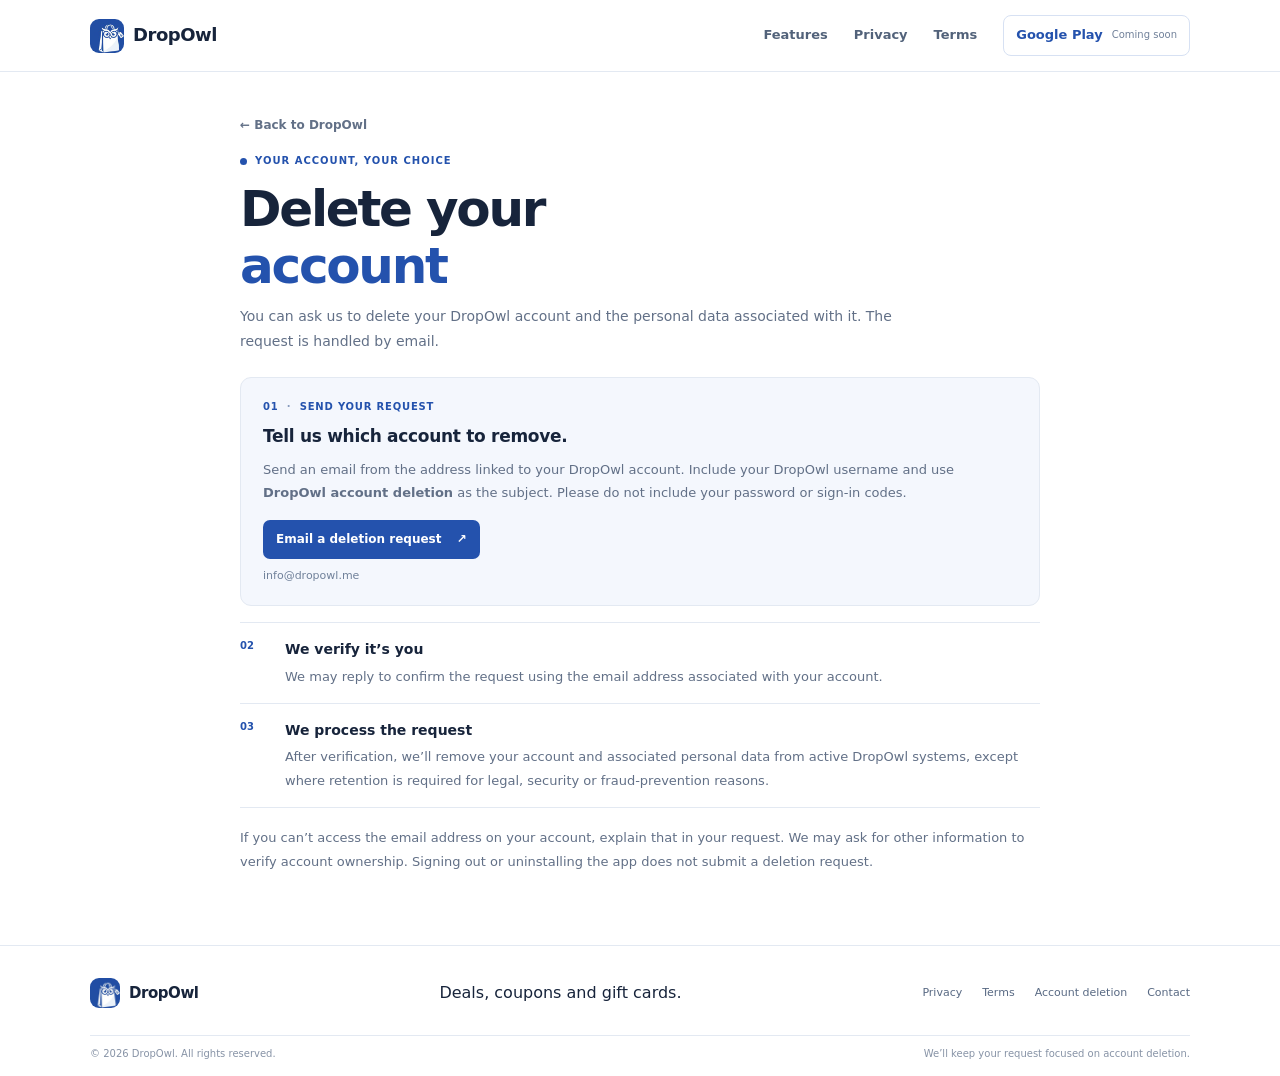
==== delete-account.html @ 1bbf5592 "Improve DropOwl search metadata and crawl discovery" ====
<!doctype html>
<html lang="en">
<head>
  <meta charset="utf-8">
  <meta name="viewport" content="width=device-width, initial-scale=1">
  <meta name="theme-color" content="#ffffff">
  <meta name="description" content="Learn how to request deletion of your DropOwl account and associated personal data.">
  <link rel="canonical" href="https://dropowl.me/delete-account.html">
  <meta property="og:type" content="website">
  <meta property="og:site_name" content="DropOwl">
  <meta property="og:title" content="Delete Your Account | DropOwl">
  <meta property="og:description" content="Learn how to request deletion of your DropOwl account and associated personal data.">
  <meta property="og:url" content="https://dropowl.me/delete-account.html">
  <meta name="twitter:card" content="summary">
  <title>Delete Your Account | DropOwl</title>
  <link rel="icon" type="image/png" sizes="32x32" href="/favicon-32.png?v=1">
  <link rel="icon" href="/favicon.ico?v=1" sizes="any">
  <link rel="stylesheet" href="styles.css">
</head>
<body>
  <a class="skip-link" href="#main-content">Skip to content</a>
  <header class="site-header">
    <a class="brand" href="index.html" aria-label="DropOwl home"><img class="brand-mark" src="assets/dropowl-icon.jpg?v=2" alt=""><span>DropOwl</span></a>
    <nav class="main-nav" id="site-nav" aria-label="Main navigation"><a href="index.html#features">Features</a><a href="privacy.html">Privacy</a><a href="terms.html">Terms</a><a class="nav-cta" href="index.html#download">Google Play <span>Coming soon</span></a></nav>
    <button class="menu-toggle" type="button" aria-label="Open menu" aria-controls="site-nav" aria-expanded="false"><span aria-hidden="true">☰</span></button>
  </header>
  <main class="legal-main wrap" id="main-content">
    <a class="back-link" href="index.html">← Back to DropOwl</a>
    <div class="legal-eyebrow"><span class="eyebrow-dot"></span> YOUR ACCOUNT, YOUR CHOICE</div>
    <h1>Delete your<br><span>account</span></h1>
    <p class="legal-lede">You can ask us to delete your DropOwl account and the personal data associated with it. The request is handled by email.</p>
    
    <section class="request-panel">
      <div class="request-count">01 <span>·</span> SEND YOUR REQUEST</div>
      <h2>Tell us which account to remove.</h2>
      <p>Send an email from the address linked to your DropOwl account. Include your DropOwl username and use <strong>DropOwl account deletion</strong> as the subject. Please do not include your password or sign-in codes.</p>
      <a class="request-button" href="mailto:info@dropowl.me?subject=DropOwl%20account%20deletion&body=Please%20delete%20my%20DropOwl%20account.%0A%0AUsername%3A%20%0AEmail%20used%20for%20my%20account%3A%20">Email a deletion request <span aria-hidden="true">↗</span></a>
      <span class="email-placeholder">info@dropowl.me</span>
    </section>
    <section class="request-steps">
      <article><span>02</span><div><h3>We verify it’s you</h3><p>We may reply to confirm the request using the email address associated with your account.</p></div></article>
      <article><span>03</span><div><h3>We process the request</h3><p>After verification, we’ll remove your account and associated personal data from active DropOwl systems, except where retention is required for legal, security or fraud-prevention reasons.</p></div></article>
    </section>
    <p class="legal-footnote">If you can’t access the email address on your account, explain that in your request. We may ask for other information to verify account ownership. Signing out or uninstalling the app does not submit a deletion request.</p>
  </main>
  <footer class="site-footer"><div class="footer-main wrap"><a class="brand footer-brand" href="index.html"><img class="brand-mark" src="assets/dropowl-icon.jpg?v=2" alt=""><span>DropOwl</span></a><p>Deals, coupons and gift cards.</p><div class="footer-links"><a href="privacy.html">Privacy</a><a href="terms.html">Terms</a><a href="delete-account.html">Account deletion</a><a href="mailto:info@dropowl.me">Contact</a></div></div><div class="footer-bottom wrap"><span>© 2026 DropOwl. All rights reserved.</span><span>We’ll keep your request focused on account deletion.</span></div></footer>
<script>
    const toggle = document.querySelector('.menu-toggle');
    const nav = document.querySelector('.main-nav');
    if (toggle && nav) {
      const closeMenu = () => {
        nav.classList.remove('nav-open');
        toggle.setAttribute('aria-expanded', 'false');
        toggle.setAttribute('aria-label', 'Open menu');
      };
      toggle.addEventListener('click', () => {
        const open = nav.classList.toggle('nav-open');
        toggle.setAttribute('aria-expanded', String(open));
        toggle.setAttribute('aria-label', open ? 'Close menu' : 'Open menu');
      });
      nav.querySelectorAll('a').forEach(link => link.addEventListener('click', closeMenu));
      document.addEventListener('keydown', event => {
        if (event.key === 'Escape') closeMenu();
      });
    }
  </script>
</body>
</html>
---- styles.css ----
:root{color-scheme:light;--blue:#2452ad;--blue-dark:#183d86;--ink:#17243b;--muted:#627087;--soft:#f4f7fd;--line:#e3e9f2;--white:#fff;--font:ui-sans-serif,system-ui,-apple-system,BlinkMacSystemFont,"Segoe UI",sans-serif}*{box-sizing:border-box}html{scroll-behavior:smooth;scroll-padding-top:16px}body{margin:0;background:var(--white);color:var(--ink);font:16px/1.6 var(--font);-webkit-font-smoothing:antialiased}a{color:inherit;text-decoration:none}.wrap{width:min(1100px,calc(100% - 48px));margin-inline:auto}.skip-link{position:absolute;left:16px;top:-60px;z-index:20;padding:10px 14px;background:var(--blue);color:#fff;border-radius:8px}.skip-link:focus{top:12px}.site-header{height:72px;padding-inline:max(24px,calc((100% - 1100px)/2));display:flex;align-items:center;justify-content:space-between;border-bottom:1px solid var(--line);background:#fff;position:relative;z-index:5}.brand{display:inline-flex;align-items:center;gap:9px;font-size:18px;font-weight:750;letter-spacing:-.45px}.brand-mark{display:block;width:34px;height:34px;border-radius:9px;object-fit:cover}.main-nav{display:flex;align-items:center;gap:26px;color:#52627a;font-size:13px;font-weight:600}.main-nav>a:not(.nav-cta):hover,.main-nav>a.active{color:var(--blue)}.nav-cta{display:inline-flex;align-items:center;gap:9px;padding:9px 12px;border:1px solid #d7e1f3;border-radius:8px;color:var(--blue);background:#fff}.nav-cta span{font-size:10px;font-weight:500;color:#71819a}.menu-toggle{display:none;border:0;background:none;color:var(--ink);font-size:22px;padding:7px}.hero{display:grid;grid-template-columns:1.05fr .95fr;align-items:center;gap:82px;padding-top:83px;padding-bottom:78px}.hero-copy{max-width:610px}.eyebrow{display:flex;align-items:center;gap:9px;margin:0 0 17px;color:var(--blue);font-size:10px;font-weight:750;letter-spacing:1.15px;text-transform:uppercase}.eyebrow-dot{width:7px;height:7px;border-radius:50%;background:var(--blue)}.hero h1{max-width:650px;margin:0;font-size:clamp(48px,6vw,68px);line-height:1.05;letter-spacing:-.055em;font-weight:760}.hero h1 span,.section-heading h2 span,.legal-main h1 span{color:var(--blue)}.hero-lede{max-width:480px;margin:21px 0 0;color:var(--muted);font-size:16px;line-height:1.8}.hero-actions{display:flex;align-items:center;gap:22px;margin-top:28px}.store-button{display:inline-flex;align-items:center;gap:11px;padding:10px 15px;border-radius:8px;background:var(--blue);color:#fff;font-size:13px}.store-button>span:last-child{display:flex;flex-direction:column;line-height:1.25}.store-button strong{font-size:12px}.store-button small{font-size:10px;opacity:.82}.store-button.is-coming{opacity:.82;cursor:default}.play-triangle{width:0;height:0;border-top:7px solid transparent;border-bottom:7px solid transparent;border-left:10px solid #fff}.text-link{font-size:12px;font-weight:650;color:var(--blue)}.text-link span{margin-left:5px}.offer-list{border-top:1px solid var(--line)}.offer-row{display:grid;grid-template-columns:36px 1fr;gap:13px;align-items:center;padding:17px 8px;border-bottom:1px solid var(--line)}.offer-row>span{font-size:10px;color:#8a9ab2;font-weight:700;letter-spacing:.5px}.offer-row div{display:flex;align-items:baseline;justify-content:space-between;gap:12px}.offer-row strong{font-size:14px;font-weight:680}.offer-row small{color:var(--muted);font-size:11px}.steps-section{border-top:1px solid var(--line);padding-top:38px;padding-bottom:76px}.section-heading{display:flex;align-items:baseline;justify-content:space-between;gap:24px;margin-bottom:18px}.section-heading .eyebrow{margin:0}.section-heading h2{margin:0;font-size:23px;letter-spacing:-.7px}.steps-grid{display:grid;grid-template-columns:repeat(3,1fr);border:1px solid var(--line);border-radius:12px;overflow:hidden}.step{min-height:132px;padding:18px 22px}.step+.step{border-left:1px solid var(--line)}.step>span{font-size:10px;font-weight:700;color:var(--blue)}.step h3{margin:9px 0 3px;font-size:15px;letter-spacing:-.2px}.step p{margin:0;color:var(--muted);font-size:12px;line-height:1.65}.site-footer{border-top:1px solid var(--line);background:#fff;padding:18px 0 14px}.footer-main{display:flex;align-items:center;justify-content:space-between;gap:20px;padding-bottom:13px}.footer-brand{font-size:15px}.footer-brand .brand-mark{width:30px;height:30px}.footer-links{display:flex;gap:20px;color:#586983;font-size:11px}.footer-links a:hover,.footer-bottom a:hover{color:var(--blue)}.footer-bottom{display:flex;justify-content:space-between;border-top:1px solid var(--line);padding-top:10px;color:#8793a6;font-size:10px}.legal-main{max-width:800px;padding-top:39px;padding-bottom:72px}.back-link{display:inline-block;margin-bottom:18px;color:var(--muted);font-size:12px;font-weight:600}.back-link:hover{color:var(--blue)}.legal-eyebrow{display:flex;align-items:center;gap:8px;color:var(--blue);font-size:10px;font-weight:750;letter-spacing:1px;text-transform:uppercase}.legal-main h1{margin:12px 0 10px;font-size:clamp(38px,5vw,50px);line-height:1.13;letter-spacing:-.045em}.policy-updated{margin:0 0 17px;color:#8491a4;font-size:11px}.legal-lede{max-width:700px;margin:0 0 22px;color:var(--muted);font-size:14px;line-height:1.8}.policy-section{padding:19px 0;border-top:1px solid var(--line);scroll-margin-top:20px}.policy-section h2{margin:0 0 8px;font-size:17px;letter-spacing:-.25px}.policy-section p,.policy-section li{margin:7px 0;color:#56667d;font-size:13px;line-height:1.8}.policy-section ul{padding-left:19px}.policy-section a{color:var(--blue);text-decoration:underline;text-underline-offset:3px}.section-index{margin:20px 0 25px;border:1px solid var(--line);border-radius:9px;background:#fff}.section-index summary{display:flex;align-items:center;justify-content:space-between;padding:10px 13px;color:var(--ink);font-size:12px;font-weight:650;cursor:pointer;list-style:none}.section-index summary::-webkit-details-marker{display:none}.section-index summary:after{content:"+";color:var(--blue);font-size:17px}.section-index[open] summary:after{content:"−"}.section-index summary span{margin-left:auto;margin-right:10px;color:#8290a4;font-size:10px;font-weight:500}.section-index nav{display:grid;grid-template-columns:repeat(2,minmax(0,1fr));gap:2px 12px;padding:4px 13px 13px}.section-index nav a{padding:5px 0;color:#53647d;font-size:11px}.section-index nav a:hover{color:var(--blue)}.request-panel{padding:21px 22px;border:1px solid var(--line);border-radius:11px;background:var(--soft)}.request-count{margin-bottom:8px;color:var(--blue);font-size:10px;font-weight:750;letter-spacing:.8px}.request-count span{padding:0 4px;color:#879bbd}.request-panel h2{margin:0 0 8px;font-size:17px;letter-spacing:-.3px}.request-panel p,.request-steps p,.legal-footnote{margin:0;color:var(--muted);font-size:13px;line-height:1.8}.request-button{display:inline-flex;align-items:center;gap:15px;margin-top:15px;padding:10px 13px;border-radius:7px;background:var(--blue);color:#fff;font-size:12px;font-weight:650}.request-button:hover{background:var(--blue-dark)}.email-placeholder{display:block;margin-top:8px;color:#70819a;font-size:11px}.request-steps{margin-top:16px;border-top:1px solid var(--line)}.request-steps article{display:grid;grid-template-columns:34px 1fr;gap:11px;padding:15px 0;border-bottom:1px solid var(--line)}.request-steps article>span{color:var(--blue);font-size:10px;font-weight:700}.request-steps h3{margin:0 0 4px;font-size:14px}.legal-footnote{margin-top:18px}.menu-toggle:focus-visible,a:focus-visible,button:focus-visible,summary:focus-visible{outline:3px solid #93b4f0;outline-offset:3px}@media(max-width:820px){.site-header{height:66px}.main-nav{display:none;position:absolute;top:66px;left:0;right:0;padding:11px 22px 17px;background:#fff;border-bottom:1px solid var(--line);box-shadow:0 12px 20px rgba(23,36,59,.06);align-items:stretch;gap:0;flex-direction:column}.main-nav.nav-open{display:flex}.main-nav>a{padding:11px 7px}.main-nav .nav-cta{margin-top:4px;justify-content:center}.menu-toggle{display:block}.hero{grid-template-columns:1fr;gap:35px;padding-top:58px;padding-bottom:52px}.hero-copy{max-width:680px}.hero h1{font-size:clamp(44px,8vw,60px)}.offer-list{max-width:none}.steps-section{padding-top:30px;padding-bottom:52px}.section-heading{display:block}.section-heading .eyebrow{margin-bottom:7px}.legal-main{padding-top:30px;padding-bottom:54px}}@media(max-width:560px){.wrap{width:calc(100% - 36px)}.site-header{padding-inline:18px}.brand{font-size:17px}.brand-mark{width:32px;height:32px}.hero{padding-top:47px;gap:29px}.hero h1{font-size:clamp(40px,11vw,53px)}.hero-lede{font-size:15px}.hero-actions{align-items:flex-start;flex-direction:column;gap:14px}.offer-row{grid-template-columns:30px 1fr;padding:14px 4px}.offer-row div{align-items:flex-start;flex-direction:column;gap:0}.steps-grid{grid-template-columns:1fr}.step{min-height:0;padding:15px 17px}.step+.step{border-left:0;border-top:1px solid var(--line)}.footer-main{align-items:flex-start;flex-direction:column;gap:12px}.footer-links{flex-wrap:wrap;gap:10px 16px}.footer-bottom{align-items:flex-start;flex-direction:column;gap:3px}.section-index nav{grid-template-columns:1fr}.request-panel{padding:19px 17px}.request-button{gap:9px}}@media(prefers-reduced-motion:reduce){html{scroll-behavior:auto}*,*:before,*:after{animation-duration:.01ms!important;animation-iteration-count:1!important;transition-duration:.01ms!important}}
.section-intro{max-width:680px;margin:-5px 0 19px;color:var(--muted);font-size:13px;line-height:1.75}.faq-section{border-top:1px solid var(--line);padding-top:38px;padding-bottom:62px}.faq-section .section-heading{margin-bottom:15px}.faq-list{border-top:1px solid var(--line)}.faq-list details{border-bottom:1px solid var(--line)}.faq-list summary{position:relative;padding:13px 28px 13px 2px;font-size:13px;font-weight:650;cursor:pointer;list-style:none}.faq-list summary::-webkit-details-marker{display:none}.faq-list summary:after{content:"+";position:absolute;right:4px;top:9px;color:var(--blue);font-size:18px;font-weight:400}.faq-list details[open] summary:after{content:"−"}.faq-list p{max-width:720px;margin:0;padding:0 22px 14px 2px;color:var(--muted);font-size:12px;line-height:1.75}.faq-list summary:focus-visible{outline:3px solid #93b4f0;outline-offset:2px}
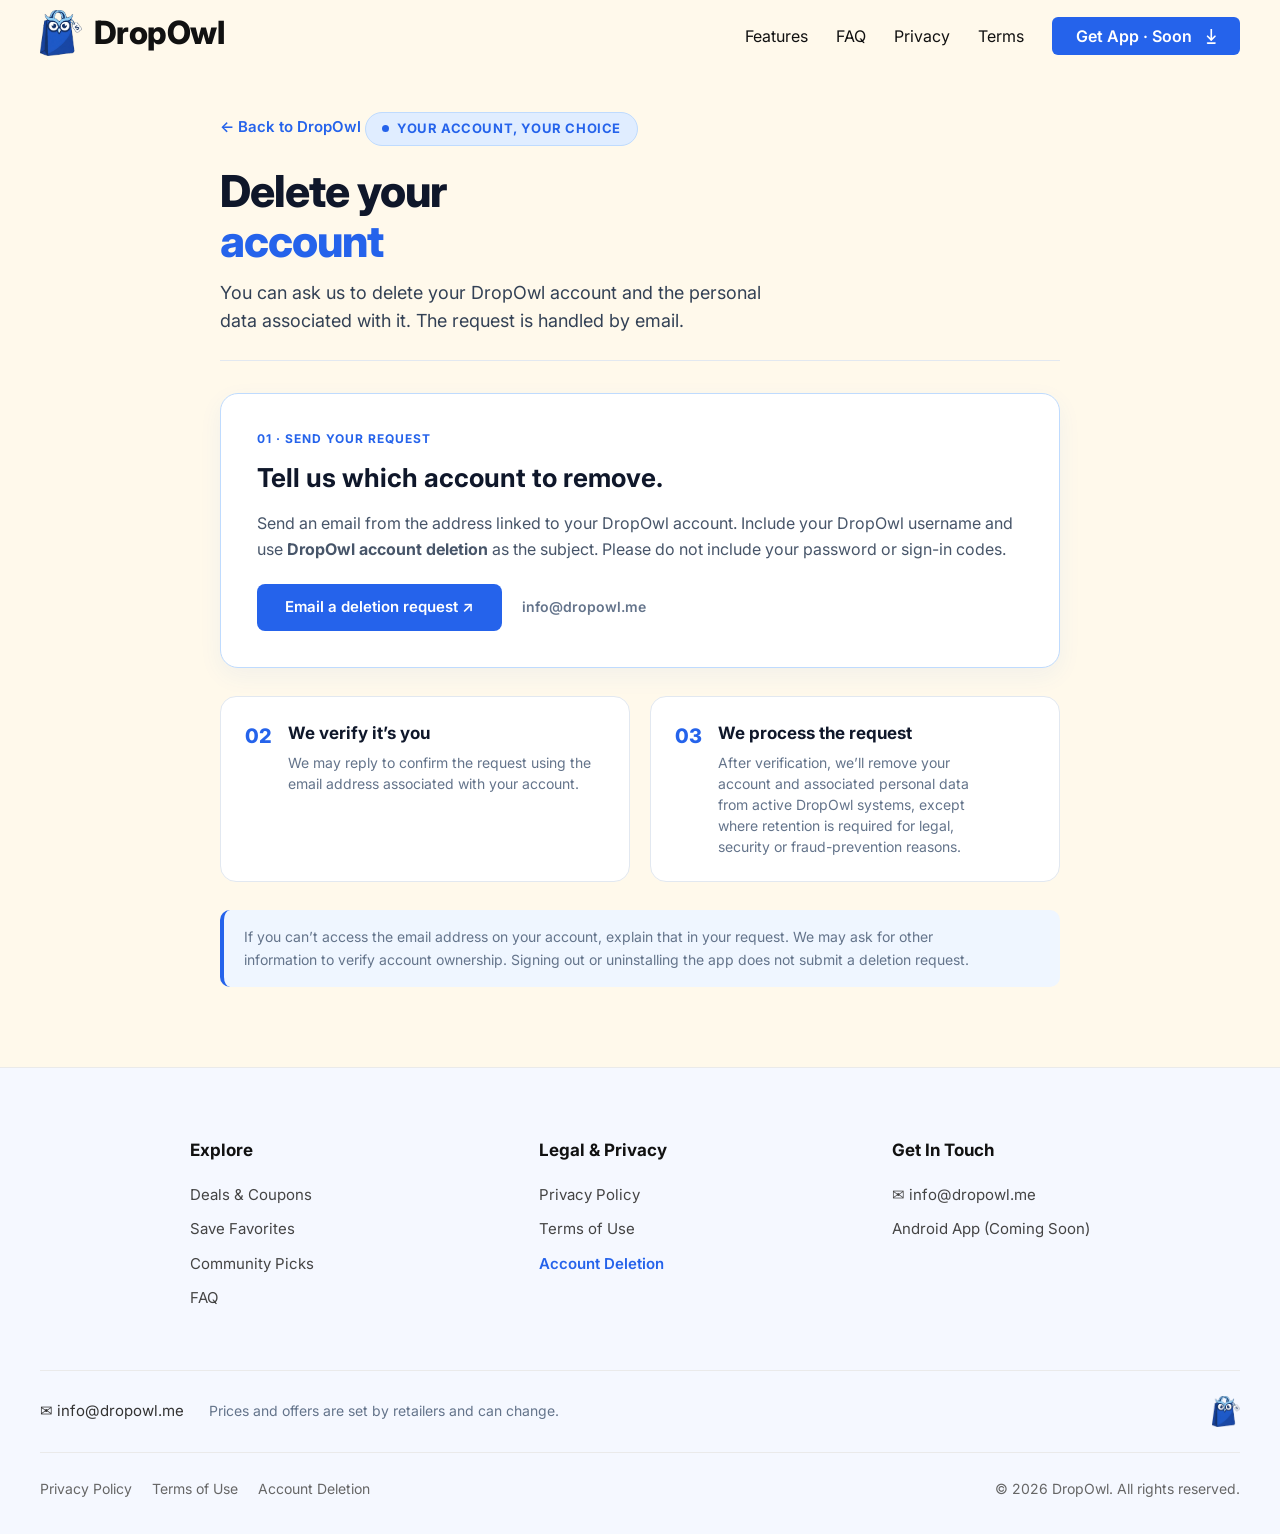
==== commit f63835b2: "site: replace Pages content with AGY design" ====
--- a/delete-account.html
+++ b/delete-account.html
@@ -1,71 +1,179 @@
-<!doctype html>
+<!DOCTYPE html>
 <html lang="en">
 <head>
-  <meta charset="utf-8">
-  <meta name="viewport" content="width=device-width, initial-scale=1">
-  <meta name="theme-color" content="#ffffff">
-  <meta name="description" content="Learn how to request deletion of your DropOwl account and associated personal data.">
-  <link rel="canonical" href="https://dropowl.me/delete-account.html">
-  <meta property="og:type" content="website">
-  <meta property="og:site_name" content="DropOwl">
-  <meta property="og:title" content="Delete Your Account | DropOwl">
-  <meta property="og:description" content="Learn how to request deletion of your DropOwl account and associated personal data.">
-  <meta property="og:url" content="https://dropowl.me/delete-account.html">
-  <meta name="twitter:card" content="summary">
-  <title>Delete Your Account | DropOwl</title>
-  <link rel="icon" type="image/png" sizes="32x32" href="/favicon-32.png?v=1">
-  <link rel="icon" href="/favicon.ico?v=1" sizes="any">
-  <link rel="stylesheet" href="styles.css">
+    <meta charset="utf-8">
+    <meta name="viewport" content="width=device-width, initial-scale=1.0, maximum-scale=5.0">
+    <title>Delete Your Account | DropOwl</title>
+    <meta name="description" content="Learn how to request deletion of your DropOwl account and associated personal data.">
+    <link rel="icon" href="assets/brand-logo-icon.png" type="image/png">
+    
+    <!-- Open Graph Metadata -->
+    <meta property="og:title" content="Delete Your Account | DropOwl">
+    <meta property="og:description" content="Learn how to request deletion of your DropOwl account and associated personal data.">
+    <meta property="og:image" content="assets/brand-logo-icon.png">
+    <meta property="og:type" content="website">
+
+    <!-- Fonts -->
+    <link rel="preconnect" href="https://fonts.googleapis.com">
+    <link rel="preconnect" href="https://fonts.gstatic.com" crossorigin>
+    <link href="https://fonts.googleapis.com/css2?family=Caveat:wght@600;700&family=Inter:wght@400;500;600;700;800;900&display=swap" rel="stylesheet">
+    
+    <!-- Stylesheet -->
+    <link rel="stylesheet" href="css/style.css">
 </head>
-<body>
-  <a class="skip-link" href="#main-content">Skip to content</a>
-  <header class="site-header">
-    <a class="brand" href="index.html" aria-label="DropOwl home"><img class="brand-mark" src="assets/dropowl-icon.jpg?v=2" alt=""><span>DropOwl</span></a>
-    <nav class="main-nav" id="site-nav" aria-label="Main navigation"><a href="index.html#features">Features</a><a href="privacy.html">Privacy</a><a href="terms.html">Terms</a><a class="nav-cta" href="index.html#download">Google Play <span>Coming soon</span></a></nav>
-    <button class="menu-toggle" type="button" aria-label="Open menu" aria-controls="site-nav" aria-expanded="false"><span aria-hidden="true">☰</span></button>
-  </header>
-  <main class="legal-main wrap" id="main-content">
-    <a class="back-link" href="index.html">← Back to DropOwl</a>
-    <div class="legal-eyebrow"><span class="eyebrow-dot"></span> YOUR ACCOUNT, YOUR CHOICE</div>
-    <h1>Delete your<br><span>account</span></h1>
-    <p class="legal-lede">You can ask us to delete your DropOwl account and the personal data associated with it. The request is handled by email.</p>
-    
-    <section class="request-panel">
-      <div class="request-count">01 <span>·</span> SEND YOUR REQUEST</div>
-      <h2>Tell us which account to remove.</h2>
-      <p>Send an email from the address linked to your DropOwl account. Include your DropOwl username and use <strong>DropOwl account deletion</strong> as the subject. Please do not include your password or sign-in codes.</p>
-      <a class="request-button" href="mailto:info@dropowl.me?subject=DropOwl%20account%20deletion&body=Please%20delete%20my%20DropOwl%20account.%0A%0AUsername%3A%20%0AEmail%20used%20for%20my%20account%3A%20">Email a deletion request <span aria-hidden="true">↗</span></a>
-      <span class="email-placeholder">info@dropowl.me</span>
-    </section>
-    <section class="request-steps">
-      <article><span>02</span><div><h3>We verify it’s you</h3><p>We may reply to confirm the request using the email address associated with your account.</p></div></article>
-      <article><span>03</span><div><h3>We process the request</h3><p>After verification, we’ll remove your account and associated personal data from active DropOwl systems, except where retention is required for legal, security or fraud-prevention reasons.</p></div></article>
-    </section>
-    <p class="legal-footnote">If you can’t access the email address on your account, explain that in your request. We may ask for other information to verify account ownership. Signing out or uninstalling the app does not submit a deletion request.</p>
-  </main>
-  <footer class="site-footer"><div class="footer-main wrap"><a class="brand footer-brand" href="index.html"><img class="brand-mark" src="assets/dropowl-icon.jpg?v=2" alt=""><span>DropOwl</span></a><p>Deals, coupons and gift cards.</p><div class="footer-links"><a href="privacy.html">Privacy</a><a href="terms.html">Terms</a><a href="delete-account.html">Account deletion</a><a href="mailto:info@dropowl.me">Contact</a></div></div><div class="footer-bottom wrap"><span>© 2026 DropOwl. All rights reserved.</span><span>We’ll keep your request focused on account deletion.</span></div></footer>
-<script>
-    const toggle = document.querySelector('.menu-toggle');
-    const nav = document.querySelector('.main-nav');
-    if (toggle && nav) {
-      const closeMenu = () => {
-        nav.classList.remove('nav-open');
-        toggle.setAttribute('aria-expanded', 'false');
-        toggle.setAttribute('aria-label', 'Open menu');
-      };
-      toggle.addEventListener('click', () => {
-        const open = nav.classList.toggle('nav-open');
-        toggle.setAttribute('aria-expanded', String(open));
-        toggle.setAttribute('aria-label', open ? 'Close menu' : 'Open menu');
-      });
-      nav.querySelectorAll('a').forEach(link => link.addEventListener('click', closeMenu));
-      document.addEventListener('keydown', event => {
-        if (event.key === 'Escape') closeMenu();
-      });
-    }
-  </script>
+<body class="zw-page-6946 i18n-en">
+
+    <!-- Top Navigation Header -->
+    <header>
+        <div class="zw-product-header">
+            <div class="content-wrap zw-flex">
+                <div class="product-title">
+                    <a href="index.html" aria-label="DropOwl Home" class="brand-link">
+                        <img class="product-icon brand-logo-icon" alt="DropOwl Logo" src="assets/brand-logo-icon.png">
+                        <span class="brand-title-text">DropOwl</span>
+                    </a>
+                </div>
+
+                <div class="product-nav-links desktop-view">
+                    <ul class="arattai-menu menu nav zw-flex">
+                        <li class="leaf zmenu-features">
+                            <a href="index.html#features">Features</a>
+                        </li>
+                        <li class="leaf zmenu-faq">
+                            <a href="index.html#faq">FAQ</a>
+                        </li>
+                        <li class="leaf zmenu-privacy">
+                            <a href="privacy.html">Privacy</a>
+                        </li>
+                        <li class="leaf zmenu-terms">
+                            <a href="terms.html">Terms</a>
+                        </li>
+                        <li class="leaf zmenu-download zwc-menu-btn">
+                            <a href="index.html#download">Get App · Soon</a>
+                        </li>
+                    </ul>
+                </div>
+
+                <div class="header-mobile-right mobile-view">
+                    <a class="zwc-menu-btn zmenu-download-small" href="index.html#download">Get App</a>
+                    <button class="mobile-menu-toggle" id="menuToggle" aria-label="Toggle navigation menu" aria-expanded="false">
+                        <span></span>
+                        <span></span>
+                        <span></span>
+                    </button>
+                </div>
+            </div>
+        </div>
+
+        <!-- Mobile Drawer Navigation -->
+        <div class="mobile-drawer" id="mobileDrawer">
+            <div class="drawer-content">
+                <ul class="mobile-nav-links">
+                    <li><a href="index.html#features" class="mobile-nav-item">Features</a></li>
+                    <li><a href="index.html#faq" class="mobile-nav-item">FAQ</a></li>
+                    <li><a href="privacy.html" class="mobile-nav-item">Privacy Policy</a></li>
+                    <li><a href="terms.html" class="mobile-nav-item">Terms of Use</a></li>
+                    <li><a href="delete-account.html" class="mobile-nav-item" style="color: #2563eb; font-weight: 700;">Account Deletion</a></li>
+                </ul>
+                <div class="mobile-cta-group">
+                    <a class="zwc-download-cta zwc-blackfill-cta" href="index.html#download">Get App · Soon</a>
+                </div>
+            </div>
+        </div>
+    </header>
+
+    <main class="zwc-template-inner">
+        <div class="zwc-pagewrapper">
+            <div class="legal-main">
+                <a class="back-link" href="index.html">← Back to DropOwl</a>
+                <div class="eyebrow"><span class="eyebrow-dot"></span> YOUR ACCOUNT, YOUR CHOICE</div>
+                <h1>Delete your<br><span>account</span></h1>
+                <p class="legal-lede">You can ask us to delete your DropOwl account and the personal data associated with it. The request is handled by email.</p>
+
+                <section class="request-panel">
+                    <div class="request-count">01 <span>·</span> SEND YOUR REQUEST</div>
+                    <h2>Tell us which account to remove.</h2>
+                    <p>Send an email from the address linked to your DropOwl account. Include your DropOwl username and use <strong>DropOwl account deletion</strong> as the subject. Please do not include your password or sign-in codes.</p>
+                    <a class="request-button" href="mailto:info@dropowl.me?subject=DropOwl%20account%20deletion&body=Please%20delete%20my%20DropOwl%20account.%0A%0AUsername%3A%20%0AEmail%20used%20for%20my%20account%3A%20">Email a deletion request ↗</a>
+                    <span class="email-placeholder">info@dropowl.me</span>
+                </section>
+
+                <section class="request-steps">
+                    <article>
+                        <span>02</span>
+                        <div>
+                            <h3>We verify it’s you</h3>
+                            <p>We may reply to confirm the request using the email address associated with your account.</p>
+                        </div>
+                    </article>
+                    <article>
+                        <span>03</span>
+                        <div>
+                            <h3>We process the request</h3>
+                            <p>After verification, we’ll remove your account and associated personal data from active DropOwl systems, except where retention is required for legal, security or fraud-prevention reasons.</p>
+                        </div>
+                    </article>
+                </section>
+
+                <p class="legal-footnote">If you can’t access the email address on your account, explain that in your request. We may ask for other information to verify account ownership. Signing out or uninstalling the app does not submit a deletion request.</p>
+            </div>
+        </div>
+    </main>
+
+    <!-- Footer -->
+    <footer class="zwf-new-footer">
+        <div class="content-wrap">
+            <div class="footer-links-grid">
+                <div class="footer-col">
+                    <h4>Explore</h4>
+                    <ul>
+                        <li><a href="index.html#features">Deals & Coupons</a></li>
+                        <li><a href="index.html#features">Save Favorites</a></li>
+                        <li><a href="index.html#features">Community Picks</a></li>
+                        <li><a href="index.html#faq">FAQ</a></li>
+                    </ul>
+                </div>
+
+                <div class="footer-col">
+                    <h4>Legal & Privacy</h4>
+                    <ul>
+                        <li><a href="privacy.html">Privacy Policy</a></li>
+                        <li><a href="terms.html">Terms of Use</a></li>
+                        <li><a href="delete-account.html" style="color: #2563eb; font-weight: 600;">Account Deletion</a></li>
+                    </ul>
+                </div>
+
+                <div class="footer-col">
+                    <h4>Get In Touch</h4>
+                    <ul>
+                        <li><a href="mailto:info@dropowl.me">✉ info@dropowl.me</a></li>
+                        <li><a href="index.html#download">Android App (Coming Soon)</a></li>
+                    </ul>
+                </div>
+            </div>
+
+            <div class="footer-bottom-row">
+                <div class="footer-contacts">
+                    <a href="mailto:info@dropowl.me">✉ info@dropowl.me</a>
+                    <span style="color: #64748b; font-size: 14px;">Prices and offers are set by retailers and can change.</span>
+                </div>
+                <div class="footer-social-icons">
+                    <img src="assets/brand-logo-icon.png" width="28" height="31" alt="DropOwl">
+                </div>
+            </div>
+
+            <div class="footer-legal">
+                <div class="legal-links">
+                    <a href="privacy.html">Privacy Policy</a>
+                    <a href="terms.html">Terms of Use</a>
+                    <a href="delete-account.html">Account Deletion</a>
+                </div>
+                <p class="copyright">&copy; 2026 DropOwl. All rights reserved.</p>
+            </div>
+        </div>
+    </footer>
+
+    <!-- Interactive Script -->
+    <script src="js/script.js"></script>
 </body>
-</html>
-
-
-
+</html>
--- a/css/style.css
+++ b/css/style.css
@@ -0,0 +1,1723 @@
+/* ==========================================================================
+   ShopOwl / Arattai Clone - Pixel-to-Pixel Style System
+   Extracted & Calibrated from https://www.arattai.in/
+   ========================================================================== */
+
+:root {
+    --lang-br-right: 23px 23px 2px 23px;
+    --lang-br-left: 23px 23px 23px 2px;
+    --brand-soft-blue: #dbeafe;
+    --brand-soft-blue-hover: #bfdbfe;
+    --brand-blue: #2563eb;
+    --brand-dark-navy: #070b22;
+    --bg-page: #fff9eb;
+    --border-color: #d9d4c9;
+    
+    --zf-secondary-extrabold: 'Inter', -apple-system, BlinkMacSystemFont, 'Segoe UI', Roboto, sans-serif;
+    --zf-secondary-bold: 'Inter', -apple-system, BlinkMacSystemFont, 'Segoe UI', Roboto, sans-serif;
+    --zf-secondary-semibold: 'Inter', -apple-system, BlinkMacSystemFont, 'Segoe UI', Roboto, sans-serif;
+    --zf-secondary-medium: 'Inter', -apple-system, BlinkMacSystemFont, 'Segoe UI', Roboto, sans-serif;
+    --zf-primary-regular: 'Inter', -apple-system, BlinkMacSystemFont, 'Segoe UI', Roboto, sans-serif;
+    --zf-primary-medium: 'Inter', -apple-system, BlinkMacSystemFont, 'Segoe UI', Roboto, sans-serif;
+    --zf-splfont-cursive-one-regular: 'Caveat', cursive, sans-serif;
+}
+
+* {
+    box-sizing: border-box;
+    margin: 0;
+    padding: 0;
+    text-wrap: balance;
+}
+
+html {
+    scroll-behavior: smooth;
+    -webkit-font-smoothing: antialiased;
+    -moz-osx-font-smoothing: grayscale;
+}
+
+body {
+    background-color: var(--bg-page);
+    color: #111;
+    font-family: var(--zf-primary-regular);
+    font-size: 16px;
+    line-height: 1.5;
+    overflow-x: hidden;
+    width: 100%;
+}
+
+a {
+    color: inherit;
+    text-decoration: none;
+}
+
+ul {
+    list-style: none;
+}
+
+img {
+    max-width: 100%;
+    height: auto;
+    display: block;
+}
+
+.zw-flex, .zwc-flex {
+    display: flex;
+}
+
+.zwc-pagewrapper {
+    background-color: var(--bg-page);
+}
+
+.content-wrap {
+    max-width: 1440px;
+    margin: 0 auto;
+    padding: 0 40px;
+    width: 100%;
+}
+
+/* ==========================================================================
+   Header & Navigation
+   ========================================================================== */
+header {
+    background-color: var(--bg-page);
+    position: sticky;
+    top: 0;
+    z-index: 1000;
+}
+
+.zw-product-header {
+    background: var(--bg-page);
+    transition: all 0.3s ease;
+}
+
+.zw-product-header .content-wrap {
+    display: flex;
+    justify-content: space-between;
+    align-items: center;
+    min-height: 68px;
+    padding: 10px 40px;
+    max-width: 1600px;
+    margin: 0 auto;
+    transition: border-bottom 0.25s ease;
+}
+
+.zw-product-header .content-wrap.active {
+    border-bottom: 1px solid var(--border-color);
+}
+
+.brand-link {
+    display: inline-flex;
+    align-items: center;
+    gap: 12px;
+    text-decoration: none;
+}
+
+.brand-logo-icon {
+    height: 46px;
+    width: auto;
+    max-width: 52px;
+    border-radius: 0;
+    object-fit: contain;
+    display: block;
+    box-shadow: none;
+    background: transparent;
+}
+
+.brand-title-text {
+    font-size: 32px;
+    font-family: var(--zf-secondary-extrabold);
+    font-weight: 800;
+    color: #111;
+    letter-spacing: -0.5px;
+    line-height: 1;
+}
+
+.product-nav-links .arattai-menu {
+    display: flex;
+    align-items: center;
+    gap: 28px;
+    list-style: none;
+    margin: 0;
+    padding: 0;
+}
+
+.arattai-menu a {
+    font-family: var(--zf-primary-medium);
+    font-size: 16px;
+    color: #111;
+    text-decoration: none;
+}
+
+.arattai-menu li.zmenu-download a {
+    background-color: #2563eb;
+    color: #ffffff;
+    padding: 8px 48px 8px 24px;
+    border-radius: 6px;
+    display: inline-block;
+    cursor: pointer;
+    position: relative;
+    font-weight: 600;
+    line-height: 1.4;
+    transition: background-color 0.2s ease;
+}
+
+.arattai-menu li.zmenu-download a:hover {
+    background-color: #1d4ed8;
+}
+
+.arattai-menu li.zmenu-download a:after {
+    content: "";
+    position: absolute;
+    width: 13px;
+    height: 18px;
+    background-image: url('../assets/download-icon.svg');
+    background-repeat: no-repeat;
+    background-position: center;
+    right: 22px;
+    top: 50%;
+    transform: translateY(-50%) scale(0.9);
+}
+
+.arattai-menu li.zmenu-login a {
+    background-color: #000000;
+    color: #ffffff;
+    padding: 8px 44px 8px 26px;
+    border-radius: 6px;
+    display: inline-block;
+    cursor: pointer;
+    position: relative;
+    font-weight: 600;
+    line-height: 1.4;
+}
+
+.arattai-menu li.zmenu-login a:after {
+    content: "";
+    position: absolute;
+    border-right: 1.5px solid #fff;
+    border-bottom: 1.5px solid #fff;
+    width: 7px;
+    height: 7px;
+    transform: rotate(-45deg);
+    right: 24px;
+    top: 50%;
+    margin-top: -3.5px;
+}
+
+/* Desktop & Mobile visibility defaults */
+.desktop-view {
+    display: block !important;
+}
+
+.mobile-view {
+    display: none !important;
+}
+
+.mobile-drawer {
+    display: none !important;
+    position: fixed;
+    top: 68px;
+    left: 0;
+    width: 100%;
+    height: calc(100vh - 68px);
+    background: var(--bg-page);
+    z-index: 999;
+    padding: 30px;
+    overflow-y: auto;
+}
+
+.mobile-drawer.open {
+    display: block !important;
+}
+
+/* ==========================================================================
+   1. Hero Banner Section
+   ========================================================================== */
+section.zwc-banner-sectionwrap {
+    padding-top: 60px;
+    padding-bottom: 50px;
+    background-color: var(--bg-page);
+    position: relative;
+    text-align: center;
+}
+
+.zwc-banner-sectionwrap .content-wrap {
+    max-width: 1440px;
+    margin: 0 auto;
+    padding: 0 40px;
+}
+
+.zwc-banner-iwrap {
+    display: flex;
+    justify-content: center;
+    align-items: center;
+    text-align: center;
+    width: 100%;
+}
+
+.zwc-banner-contentwrap {
+    max-width: 860px;
+    width: 100%;
+    text-align: center;
+    padding: 0;
+    margin: 0 auto;
+}
+
+.zwc-banner-sectionwrap h1 {
+    font-size: 64px;
+    font-family: var(--zf-secondary-extrabold);
+    font-weight: 800;
+    line-height: 1.15;
+    margin-bottom: 22px;
+    color: #111;
+    letter-spacing: -1px;
+    text-align: center;
+}
+
+.zwc-banner-sectionwrap p {
+    font-size: 22px;
+    font-family: var(--zf-secondary-medium);
+    line-height: 1.5;
+    margin: 0 auto 36px;
+    max-width: 640px;
+    color: #222;
+    text-align: center;
+}
+
+.zwc-cta-wrap {
+    display: inline-flex;
+    gap: 16px;
+    list-style: none;
+    padding: 0;
+    margin: 0 auto;
+    align-items: center;
+    justify-content: center;
+}
+
+.zwc-cta-wrap li {
+    display: flex;
+}
+
+.zwc-download-cta {
+    background-color: #2563eb;
+    color: #ffffff;
+    font-size: 18px;
+    font-family: var(--zf-secondary-semibold);
+    width: 195px;
+    height: 56px;
+    display: inline-flex;
+    align-items: center;
+    justify-content: center;
+    padding: 0 38px 0 20px;
+    border-radius: 8px;
+    cursor: pointer;
+    position: relative;
+    text-decoration: none;
+    font-weight: 700;
+    white-space: nowrap;
+    box-sizing: border-box;
+    transition: transform 0.2s ease, box-shadow 0.2s ease, background-color 0.2s ease;
+}
+
+.zwc-download-cta:hover {
+    background-color: #1d4ed8;
+    transform: translateY(-2px);
+    box-shadow: 0 6px 18px rgba(37, 99, 235, 0.25);
+}
+
+.zwc-download-cta:after {
+    content: "";
+    position: absolute;
+    width: 14px;
+    height: 18px;
+    background-image: url('../assets/download-icon.svg');
+    background-repeat: no-repeat;
+    background-position: center;
+    right: 22px;
+    top: 50%;
+    transform: translateY(-50%);
+}
+
+a.zwc-download-cta.zwc-login-cta {
+    background-color: #000;
+    color: #fff;
+    width: 195px;
+    height: 56px;
+    padding: 0 38px 0 20px;
+    display: inline-flex;
+    align-items: center;
+    justify-content: center;
+    box-sizing: border-box;
+}
+
+a.zwc-download-cta.zwc-login-cta:after {
+    content: "";
+    position: absolute;
+    background-image: none;
+    border-right: 2px solid #fff;
+    border-bottom: 2px solid #fff;
+    width: 8px;
+    height: 8px;
+    transform: rotate(-45deg);
+    right: 25px;
+    top: 50%;
+    margin-top: -4px;
+}
+
+.zwc-banner-qr {
+    display: flex;
+    margin-top: 48px;
+    justify-content: center;
+    align-items: center;
+    position: relative;
+    gap: 24px;
+}
+
+.zwc-banner-qr img {
+    max-width: 104px;
+    box-shadow: 0 16px 36px rgba(240, 225, 191, 0.8);
+    border: 1px solid #111;
+    padding: 2px;
+    border-radius: 8px;
+    background: #fff;
+}
+
+.zwc-banner-sectionwrap .zwc-belfont {
+    font-size: 26px;
+    max-width: 160px;
+    display: block;
+    letter-spacing: 0.2px;
+    text-align: left;
+    line-height: 0.9;
+    position: relative;
+    top: 5px;
+    font-family: var(--zf-splfont-cursive-one-regular);
+    color: #111;
+}
+
+.zwc-arrow-top {
+    position: relative;
+    left: 0;
+    bottom: 0;
+    background: url('../assets/arrow-scan.svg') no-repeat center;
+    background-size: contain;
+    width: 40px;
+    height: 55px;
+    transform: scale(-1, 1) rotate(-45deg);
+    pointer-events: none;
+}
+
+.zwc-banner-image {
+    width: 55%;
+    max-width: 820px;
+    margin-top: 2%;
+    border-radius: 40px;
+    position: relative;
+}
+
+.zwc-banner-image-iwrap {
+    position: relative;
+    border-radius: 50px;
+    z-index: 1;
+    background: #fff9dc;
+}
+
+.zwc-banner-image-iwrap img {
+    border-radius: 40px;
+    display: block;
+    width: 100%;
+}
+
+.zwc-banner-subimg {
+    position: absolute;
+    max-width: 460px;
+    left: -8%;
+    bottom: 5%;
+    z-index: 2;
+    min-width: 460px;
+}
+
+.zwc-banner-chat-widget {
+    background-size: 585px auto;
+    background-repeat: no-repeat;
+    display: block;
+    margin-left: auto;
+    margin-bottom: 15px;
+}
+
+.bnr-sprite-part1 .zwc-banner-chat-widget1 {
+    width: 173px;
+    height: 46px;
+    background-image: url('../assets/banner-chat-sprite1.svg');
+    background-position: -311px 0;
+}
+
+.bnr-sprite-part1 .zwc-banner-chat-widget2 {
+    width: 310px;
+    height: 261px;
+    background-image: url('../assets/banner-chat-sprite1.svg');
+    background-position: 0 0;
+    margin-bottom: 8px;
+}
+
+.bnr-sprite-part1 .zwc-banner-chat-widget3 {
+    width: 145px;
+    height: 14px;
+    background-image: url('../assets/banner-chat-sprite1.svg');
+    background-position: -125px -223px;
+    margin-right: 30px;
+    display: none;
+}
+
+.bnr-sprite-part1 .zwc-banner-chat-widget4 {
+    width: 278px;
+    height: 70px;
+    background-image: url('../assets/banner-chat-sprite1.svg');
+    background-position: -309px -48px;
+}
+
+.bnr-sprite-part1 .zwc-banner-chat-widget5 {
+    width: 280px;
+    height: 95px;
+    background-image: url('../assets/banner-chat-sprite1.svg');
+    background-position: -310px -120px;
+    margin-right: 40px;
+}
+
+.zwc-path-connector {
+    position: absolute;
+    bottom: -880px;
+    right: 9%;
+    z-index: 1;
+    pointer-events: none;
+}
+
+.connnector-1 {
+    clip-path: polygon(0 0, 0 0, 0 100%, 0 100%);
+}
+
+.zwc-path-connector.active .connnector-1 {
+    clip-path: polygon(0 0, 100% 0, 100% 100%, 0 100%);
+    transition: 0.3s all;
+}
+
+.connnector-2 {
+    stroke-dasharray: 700;
+    stroke-dashoffset: 700;
+}
+
+.zwc-path-connector.active .connnector-2 {
+    animation: 1.2s drawpath 0.3s forwards;
+}
+
+@keyframes drawpath {
+    from { stroke-dashoffset: 700; }
+    to { stroke-dashoffset: 0; }
+}
+
+/* ==========================================================================
+   2. Multilingual Greetings & Dual Phones Section
+   ========================================================================== */
+.zwc-lang-sectionwrap {
+    padding: 80px 0;
+    position: relative;
+    z-index: 1;
+    background-color: transparent;
+}
+
+.zwc-lang-imgwrap {
+    text-align: center;
+    padding: 40px 0 60px;
+    margin: 20px 0 60px;
+    position: relative;
+    z-index: 1;
+}
+
+.zwc-langimg-iwrap {
+    display: inline-flex;
+    justify-content: center;
+    position: relative;
+    z-index: 2;
+}
+
+.zwc-lang-dual-img {
+    max-width: 440px;
+    height: auto;
+    display: block;
+    margin: 0 auto;
+    filter: drop-shadow(0 20px 40px rgba(0, 0, 0, 0.12));
+    transition: transform 0.8s cubic-bezier(0.25, 1, 0.5, 1);
+    transform: translateY(20px);
+}
+
+.sectionactive .zwc-lang-dual-img {
+    transform: translateY(0);
+}
+
+@media only screen and (min-width: 768px) and (max-width: 1199px) {
+    .zwc-lang-dual-img {
+        max-width: 380px !important;
+    }
+}
+
+.zwc-langimg-iwrap .img1 {
+    max-width: 230px;
+    transform: translate(50px, 0);
+    z-index: 1;
+    position: relative;
+    transition: transform 0.8s cubic-bezier(0.25, 1, 0.5, 1);
+    filter: drop-shadow(0 15px 35px rgba(0, 0, 0, 0.1));
+}
+
+.sectionactive .zwc-langimg-iwrap .img1 {
+    transform: translate(50px, 70px);
+}
+
+.zwc-langimg-iwrap .img2 {
+    max-width: 230px;
+    transform: translate(0, 70px);
+    transition: transform 0.8s cubic-bezier(0.25, 1, 0.5, 1);
+    filter: drop-shadow(0 15px 35px rgba(0, 0, 0, 0.08));
+}
+
+.sectionactive .zwc-langimg-iwrap .img2 {
+    transform: translate(0, 0);
+}
+
+.zwc-lang-text {
+    position: absolute;
+    padding: 10px 25px;
+    border: 1px solid #111;
+    font-size: 20px;
+    font-family: var(--zf-secondary-medium);
+    opacity: 0;
+    background-color: transparent;
+    color: #111;
+    box-shadow: 0 8px 20px rgba(0, 0, 0, 0.05);
+    transition: 0.6s all 0.4s cubic-bezier(0.65, 0.05, 0.36, 1);
+    z-index: 3;
+}
+
+.sectionactive .zwc-lang-text {
+    opacity: 1;
+}
+
+.zwc-lang-yellow-bg {
+    border-color: #93c5fd;
+    background-color: #dbeafe;
+    color: #1e40af;
+}
+
+.zwc-lang-blue-bg {
+    border-color: #2563eb;
+    background-color: #2563eb;
+    color: #fff;
+}
+
+.zwc-tamil { left: 20%; top: 20%; border-radius: var(--lang-br-right); }
+.sectionactive .zwc-tamil { left: 6%; top: 7%; }
+
+.zwc-english { right: 20%; top: 26%; border-radius: var(--lang-br-left); }
+.sectionactive .zwc-english { right: 10%; top: 26%; }
+
+.zwc-punjabi { top: 8%; left: 37%; border-radius: var(--lang-br-left); }
+.sectionactive .zwc-punjabi { top: 3%; left: 29%; }
+
+.zwc-hindi { right: 35%; top: 10%; border-radius: var(--lang-br-right); }
+.sectionactive .zwc-hindi { right: 35%; top: 0; }
+
+.zwc-oriya { left: 20%; top: 40%; border-radius: var(--lang-br-left); }
+.sectionactive .zwc-oriya { left: 1%; top: 40%; }
+
+.zwc-arabic { left: 19%; top: 58%; border-radius: var(--lang-br-right); }
+.sectionactive .zwc-arabic { left: 11%; top: 58%; }
+
+.zwc-telugu { right: 20%; top: 45%; border-radius: var(--lang-br-right); }
+.sectionactive .zwc-telugu { right: 1%; top: 45%; }
+
+.zwc-hindi1 { right: 20%; bottom: 25%; border-radius: var(--lang-br-left); }
+.sectionactive .zwc-hindi1 { right: 15%; bottom: 30%; }
+
+.zwc-gujarati { left: 20%; bottom: 12%; border-radius: var(--lang-br-right); }
+.sectionactive .zwc-gujarati { left: 3%; bottom: 12%; }
+
+.zwc-malayalam { left: 27%; bottom: -10%; border-radius: var(--lang-br-left); }
+.sectionactive .zwc-malayalam { bottom: 0; left: 27%; }
+
+.zwc-hindi2 { right: 25%; bottom: -10%; border-radius: var(--lang-br-right); }
+.sectionactive .zwc-hindi2 { bottom: 2%; right: 15%; }
+
+.zwc-turkish { top: 60px; right: 120px; border-radius: var(--lang-br-right); }
+.sectionactive .zwc-turkish { top: 0; right: 20px; }
+
+.zwc-japanese { top: 45%; left: 24%; border-radius: var(--lang-br-left); }
+.sectionactive .zwc-japanese { top: 30%; left: 13%; }
+
+.zwc-russian { border-radius: var(--lang-br-right); bottom: 7%; right: 39%; }
+.sectionactive .zwc-russian { bottom: 0; right: 39%; }
+
+/* ==========================================================================
+   3. "Why Arattai? / Why ShopOwl?" 5 Cards Grid
+   ========================================================================== */
+section.zwc-grid-sectionwrap {
+    padding: 60px 0 100px;
+    background-color: var(--bg-page);
+}
+
+.zwc-grid-content-wrap {
+    max-width: 750px;
+    margin: 0 auto;
+    text-align: center;
+}
+
+.zwc-grid-content-wrap h2 {
+    font-size: 68px;
+    font-family: var(--zf-secondary-extrabold);
+    font-weight: 800;
+    line-height: 1.1;
+    margin-bottom: 20px;
+    color: #111;
+}
+
+.zwc-grid-content-wrap p {
+    font-size: 22px;
+    font-family: var(--zf-secondary-medium);
+    line-height: 1.5;
+    color: #333;
+}
+
+.zwc-grid-iwrap .zwc-why-main.zwc-flex {
+    --card-col-wid: 30%;
+    display: flex;
+    justify-content: center;
+    flex-wrap: wrap;
+    margin-top: 80px;
+    max-width: 1400px;
+    margin-left: auto;
+    margin-right: auto;
+}
+
+.zwc-why-main .zwc-grid-box {
+    flex: 0 0 var(--card-col-wid);
+    max-width: var(--card-col-wid);
+    margin: 0 18px 60px;
+    width: auto;
+    text-align: center;
+    position: relative;
+}
+
+.zwc-grid-box:before {
+    content: "";
+    position: absolute;
+    z-index: 0;
+    width: 100%;
+    height: 75%;
+    background-color: #fff;
+    bottom: 0;
+    left: 0;
+    border-radius: 12px;
+    box-shadow: 15px 24px 48px #F2E7CDB3;
+}
+
+.zwc-features-img {
+    position: relative;
+    z-index: 1;
+}
+
+.zwc-mobile-bg {
+    max-width: 420px;
+    width: 100%;
+    height: auto;
+    margin: 0 auto;
+    display: block;
+    filter: blur(0);
+    transition: 0.8s opacity ease;
+}
+
+.zwc-features-img img {
+    margin-bottom: -10px;
+}
+
+.zwc-features-content {
+    position: relative;
+    z-index: 1;
+    max-width: 358px;
+    margin: 30px auto;
+    padding: 0 10px;
+}
+
+.zwc-features-content h3 {
+    font-family: var(--zf-secondary-bold);
+    font-size: 28px;
+    font-weight: 700;
+    margin-bottom: 12px;
+    color: #111;
+}
+
+.zwc-features-content p {
+    font-size: 18px;
+    margin-bottom: 50px;
+    color: #444;
+    line-height: 1.5;
+}
+
+/* Card 1: Communicate Bubbles */
+.zwc-chat-com {
+    position: absolute;
+    left: 0;
+    top: 0;
+    width: 100%;
+}
+
+.zwc-com-bubble {
+    position: relative;
+    z-index: 1;
+    display: block;
+}
+
+.zwc-com-bubble1 {
+    margin-left: auto;
+    margin-top: 25px;
+    right: 5%;
+    max-width: 300px;
+    width: 73%;
+}
+
+.zwc-com-bubble2 {
+    margin-left: auto;
+    margin-top: 15px;
+    right: 5%;
+    max-width: 209px;
+    width: 52%;
+}
+
+.zwc-com-bubble3 { display: none !important; }
+
+.zwc-com-bubble4 {
+    max-width: 61px;
+    width: 17%;
+    margin-right: auto;
+    margin-top: 13px;
+    left: 10%;
+}
+
+.zwc-com-bubble5 {
+    margin-right: auto;
+    margin-top: 15px;
+    max-width: 209px;
+    width: 52%;
+    left: 5%;
+}
+
+/* Card 3: Brand Logos Revolving Animation (Flipkart, Myntra, Meesho, Ajio, Tata CLiQ) */
+.zwc-emoji-wrap {
+    position: absolute;
+    top: 20%;
+    left: calc(50% - 150px);
+    width: 300px;
+    height: 300px;
+    text-align: center;
+}
+
+.zwc-emojilist {
+    position: absolute;
+    transition: 1s all cubic-bezier(0.34, 1.56, 0.64, 1);
+    width: 140px;
+    height: 140px;
+    transform: scale(0.48);
+}
+
+.zwc-brand-badge {
+    background-color: #ffffff;
+    border-radius: 50%;
+    box-shadow: 0 14px 34px rgba(0, 0, 0, 0.16), 0 3px 8px rgba(0, 0, 0, 0.06);
+    border: 3px solid #ffffff;
+    padding: 16px;
+    box-sizing: border-box;
+    display: flex;
+    align-items: center;
+    justify-content: center;
+}
+
+.zwc-brand-badge img {
+    width: 100%;
+    height: 100%;
+    object-fit: contain;
+    display: block;
+}
+
+.zwc-emoji1 {
+    top: 25%;
+    left: 27%;
+    transform: scale(1) rotate(0deg);
+    z-index: 3;
+}
+
+.zwc-emoji2 {
+    top: 10%;
+    left: -21%;
+    transform: scale(0.48) rotate(-15deg);
+    z-index: 1;
+}
+
+.zwc-emoji3 {
+    top: -26%;
+    left: 20%;
+    transform: scale(0.48) rotate(15deg);
+    z-index: 1;
+}
+
+.zwc-emoji4 {
+    top: -10%;
+    left: 73%;
+    transform: scale(0.48) rotate(20deg);
+    z-index: 1;
+}
+
+.zwc-emoji5 {
+    top: 68%;
+    left: 70%;
+    transform: scale(0.48) rotate(-10deg);
+    z-index: 1;
+}
+
+/* Card 4: Reach bubble */
+.zwc-organise-bubble {
+    position: absolute;
+    left: 5%;
+    top: 39%;
+    width: 90%;
+    display: block;
+}
+
+.zwc-scalein-chat {
+    opacity: 0;
+    transform: scale(0.8);
+    transition: 0.5s transform ease-in, 0.5s opacity ease;
+}
+
+.middle-animated .zwc-scalein-chat {
+    opacity: 1;
+    transform: scale(1);
+}
+
+/* Card 5: Share typewriter */
+#zwc-share-text {
+    max-width: 140px;
+    display: block;
+    position: absolute;
+    top: calc(55% - 23px);
+    color: #fff;
+    left: calc(50% - 77px);
+    font-size: 24px;
+    font-family: var(--zf-secondary-bold);
+    text-align: left;
+    line-height: 1.3;
+    border-bottom: 1px solid rgba(226, 226, 227, 0.5);
+    padding-bottom: 10px;
+    min-height: 60px;
+}
+
+.middle-animated #zwc-share-text::before {
+    display: inline-block;
+    vertical-align: bottom;
+    width: 0;
+    height: 1.2em;
+    border-right: 2px solid #fff;
+    margin-right: 5px;
+}
+
+/* Slide-up animations */
+.zwc-slideup-chat {
+    opacity: 0;
+    transform: translateY(30px);
+    transition-duration: 0.7s;
+    transition-timing-function: cubic-bezier(0.21, 0.74, 0.28, 1.07);
+    display: block;
+}
+
+.middle-animated .zwc-slideup-chat,
+.anim-active.zwc-slideup-chat {
+    opacity: 1;
+    transform: translateY(0);
+}
+
+.zwc-delay1 { transition-delay: 0.4s; }
+.zwc-delay2 { transition-delay: 1.0s; }
+.zwc-delay3 { transition-delay: 1.6s; }
+.zwc-delay4 { transition-delay: 2.2s; }
+.zwc-delay5 { transition-delay: 2.8s; }
+
+/* ==========================================================================
+   4. FAQ Section
+   ========================================================================== */
+section.zwc-faq-wrap {
+    background-color: #070b22;
+    margin-top: 180px;
+    color: #fff;
+    position: relative;
+    overflow-x: clip;
+    padding-bottom: 90px;
+}
+
+.zwc-faq-wrap::before {
+    content: "";
+    width: 130%;
+    height: 430px;
+    position: absolute;
+    top: -80px;
+    background-color: #070b23;
+    border-radius: 100%;
+    left: -15%;
+}
+
+.zwc-faq-iwrap {
+    position: relative;
+    padding-top: 80px;
+    max-width: 840px;
+    margin: 0 auto;
+}
+
+.zwc-faq-wrap h2 {
+    font-size: 55px;
+    font-family: var(--zf-secondary-extrabold);
+    text-align: center;
+    margin: 0 auto 75px;
+}
+
+.zwc-accordian {
+    max-width: 840px;
+    margin: auto;
+    list-style: none;
+    padding: 0;
+}
+
+.zwc-accordian-lists {
+    border-bottom: 1px solid #1e254b;
+    margin-top: 30px;
+    padding-bottom: 10px;
+}
+
+.zwc-accordian-lists h3 button {
+    font-size: 22px;
+    font-family: var(--zf-secondary-semibold);
+    position: relative;
+    padding: 0 35px 0 0;
+    margin-bottom: 20px;
+    cursor: pointer;
+    background: 0;
+    border: 0;
+    color: #fff;
+    display: block;
+    width: 100%;
+    text-align: left;
+}
+
+.zwc-accordian-lists h3 button::before {
+    content: "+";
+    position: absolute;
+    right: 0;
+    color: #60a5fa;
+    font-size: 30px;
+    font-family: var(--zf-primary-thin, sans-serif);
+    top: -6px;
+}
+
+.zwc-accordian-lists.active h3 button::before {
+    content: "";
+    width: 15px;
+    height: 2px;
+    background: #60a5fa;
+    top: 15px;
+}
+
+.zwc-accordian-lists p {
+    font-size: 18px;
+    margin: 0;
+    font-family: var(--zf-secondary-medium);
+    padding-right: 25px;
+    padding-bottom: 20px;
+    color: #b0b5d0;
+    line-height: 1.6;
+    display: none;
+}
+
+.zwc-accordian-lists.active p {
+    display: block;
+    animation: fadeIn 0.3s ease;
+}
+
+.learn-btn {
+    text-align: center;
+    margin-top: 40px;
+}
+
+.learn-btn a {
+    background-color: #2563eb;
+    color: #fff;
+    font-size: 16px;
+    font-family: var(--zf-secondary-semibold);
+    border-radius: 8px;
+    display: inline-block;
+    cursor: pointer;
+    padding: 12px 28px;
+    border: 1px solid #2563eb;
+    text-decoration: none;
+    transition: background-color 0.2s ease;
+}
+
+.learn-btn a:hover {
+    background-color: #1d4ed8;
+}
+
+/* ==========================================================================
+   5. "Running a business?" Section
+   ========================================================================== */
+section.zwc-footer-sectionwrap {
+    padding: 140px 0;
+    background-color: #070b22;
+}
+
+.zwc-business-section .zwc-footer-iwrap {
+    max-width: 1200px;
+    margin: 0 auto;
+    background: linear-gradient(135deg, #dbeafe 0%, #bfdbfe 100%);
+    border: 1px solid #93c5fd;
+    padding: 100px 0;
+    border-radius: 60px;
+    justify-content: space-between;
+    position: relative;
+    overflow: hidden;
+    display: flex;
+}
+
+.zwc-business-section .zwc-footer-content {
+    display: flex;
+    flex-direction: column;
+    justify-content: center;
+    max-width: 60%;
+    flex: 0 0 70%;
+    gap: 30px;
+    padding-left: 120px;
+}
+
+.zwc-business-section h2 {
+    font-size: 48px;
+    font-family: var(--zf-secondary-extrabold);
+    line-height: 1.15;
+    margin-bottom: 0;
+    color: #0f172a;
+}
+
+.zwc-business-section p {
+    font-size: 20px;
+    font-family: var(--zf-primary-semibold);
+    margin-bottom: 0;
+    color: #334155;
+}
+
+a.zwc-bf-cta.zwc-chevron-btn {
+    background-color: #2563eb;
+    color: #fff;
+    font-size: 18px;
+    font-family: var(--zf-secondary-semibold);
+    padding: 15px 55px 15px 30px;
+    border-radius: 8px;
+    display: inline-block;
+    cursor: pointer;
+    position: relative;
+    margin: 0 auto 0 0;
+    text-decoration: none;
+    transition: background-color 0.2s ease;
+}
+
+a.zwc-bf-cta.zwc-chevron-btn:hover {
+    background-color: #1d4ed8;
+}
+
+a.zwc-bf-cta.zwc-chevron-btn:after {
+    content: "";
+    position: absolute;
+    border-right: 1.5px solid #fff;
+    border-bottom: 1.5px solid #fff;
+    width: 8px;
+    height: 8px;
+    transform: rotate(-45deg);
+    right: 32px;
+    top: 50%;
+    margin-top: -4px;
+}
+
+.zwc-business-img {
+    width: 40%;
+    margin: auto;
+    display: flex;
+    align-items: flex-end;
+    position: absolute;
+    right: 0;
+    bottom: 0;
+}
+
+.zwc-business-img img {
+    display: block;
+    max-width: 420px;
+}
+
+/* ==========================================================================
+   6. Footer (White Clean Style matching PDF & Arattai)
+   ========================================================================== */
+footer.zwf-new-footer {
+    background-color: #f5f8ff;
+    color: #111111;
+    padding: 70px 0 35px;
+    border-top: 1px solid #eaeaea;
+}
+
+.footer-links-grid {
+    display: flex;
+    justify-content: space-between;
+    max-width: 900px;
+    margin: 0 auto 50px;
+    gap: 40px;
+}
+
+.footer-col h4 {
+    font-size: 17px;
+    font-family: var(--zf-secondary-bold);
+    margin-bottom: 18px;
+    color: #111;
+}
+
+.footer-col ul {
+    list-style: none;
+    padding: 0;
+    margin: 0;
+}
+
+.footer-col ul li {
+    margin-bottom: 10px;
+}
+
+.footer-col ul li a {
+    color: #444;
+    font-size: 15px;
+    text-decoration: none;
+    transition: color 0.2s ease;
+}
+
+.footer-col ul li a:hover {
+    color: #000;
+    text-decoration: underline;
+}
+
+.footer-bottom-row {
+    display: flex;
+    justify-content: space-between;
+    align-items: center;
+    padding: 25px 0;
+    border-top: 1px solid #eaeaea;
+    border-bottom: 1px solid #eaeaea;
+    margin-bottom: 25px;
+}
+
+.footer-contacts {
+    display: flex;
+    gap: 25px;
+    font-size: 15px;
+    color: #333;
+}
+
+.footer-contacts a {
+    color: #333;
+    text-decoration: none;
+}
+
+.footer-social-icons {
+    display: flex;
+    align-items: center;
+    gap: 15px;
+}
+
+.footer-legal {
+    display: flex;
+    justify-content: space-between;
+    align-items: center;
+    font-size: 14px;
+    color: #666;
+}
+
+.footer-legal .legal-links {
+    display: flex;
+    gap: 20px;
+}
+
+.footer-legal a {
+    color: #666;
+    text-decoration: none;
+}
+
+.footer-legal a:hover {
+    text-decoration: underline;
+}
+
+/* ==========================================================================
+   Responsive Breakpoints
+   ========================================================================== */
+@media only screen and (max-width: 1440px) {
+    .zwc-banner-sectionwrap h1 { font-size: 55px; }
+    .zwc-banner-sectionwrap p { font-size: 18px; }
+    .zwc-grid-content-wrap h2 { font-size: 55px; }
+    .zwc-grid-content-wrap p { font-size: 20px; }
+    .zwc-banner-image { max-width: 650px; }
+    .zwc-lang-imgwrap { margin: 70px 0 120px; padding: 110px 0 160px; }
+    .zwc-path-connector { bottom: -166%; right: 4%; }
+}
+
+@media only screen and (max-width: 1280px) {
+    .zwc-banner-sectionwrap h1 { font-size: 42px; }
+    .zwc-banner-qr { gap: 20px; max-width: 300px; margin: 40px auto 0; }
+    .zwc-banner-qr img { max-width: 100px; }
+    .zwc-path-connector { bottom: -160%; }
+    .zwc-why-main .zwc-grid-box { flex: 0 0 45%; max-width: 45%; }
+}
+
+@media only screen and (max-width: 991px) {
+    .desktop-view { display: none !important; }
+    .mobile-view { display: flex !important; }
+    .zmenu-download-small {
+        display: inline-block !important;
+        background-color: #2563eb !important;
+        color: #ffffff !important;
+        padding: 7px 18px !important;
+        border-radius: 6px !important;
+        font-size: 14px !important;
+        font-weight: 600 !important;
+        text-decoration: none !important;
+        line-height: 1.4 !important;
+        transition: background-color 0.2s ease;
+    }
+    .zmenu-download-small:hover {
+        background-color: #1d4ed8 !important;
+    }
+    .mobile-menu-toggle { display: flex !important; }
+    .zwc-banner-iwrap { flex-direction: column; text-align: center; }
+    .zwc-banner-contentwrap {
+        width: 100% !important;
+        max-width: 100% !important;
+        margin: 0 auto !important;
+        padding: 20px 15px 0 !important;
+        text-align: center !important;
+    }
+    .zwc-banner-sectionwrap h1 { font-size: 42px !important; margin-bottom: 18px !important; }
+    .zwc-banner-sectionwrap p { font-size: 18px !important; margin-bottom: 25px !important; }
+    .zwc-cta-wrap { justify-content: center !important; }
+    .zwc-banner-qr { display: none !important; }
+    .zwc-banner-image { display: none !important; }
+    .zwc-path-connector { display: none !important; }
+    .zwc-grid-content-wrap h2 { font-size: 42px !important; }
+    .zwc-grid-content-wrap p { font-size: 18px !important; padding: 0 15px; }
+    .zwc-why-main.zwc-flex { --card-col-wid: 100% !important; margin-top: 40px !important; }
+    .zwc-why-main .zwc-grid-box { flex: 0 0 100%; max-width: 420px !important; margin: 0 auto 50px !important; width: 92% !important; }
+    .zwc-faq-wrap { margin-top: 80px !important; }
+    .zwc-faq-wrap h2 { font-size: 34px !important; margin: 0 auto 35px !important; }
+    .zwc-faq-wrap::before { height: 180px !important; top: -40px !important; }
+    .zwc-business-section .zwc-footer-iwrap {
+        padding: 60px 0 0;
+        gap: 30px;
+        flex-direction: column;
+    }
+    .zwc-business-section .zwc-footer-content {
+        max-width: 100%;
+        flex: 0 0 100%;
+        padding: 0 20px;
+        text-align: center;
+        align-items: center;
+    }
+    .zwc-business-img {
+        position: relative;
+        width: 100%;
+        justify-content: center;
+    }
+}
+
+@media only screen and (max-width: 767px) {
+    .content-wrap { padding: 0 20px !important; }
+    .brand-logo-icon { height: 38px !important; width: auto !important; max-width: 44px !important; box-shadow: none !important; border-radius: 0 !important; }
+    .brand-title-text { font-size: 26px !important; }
+    .zwc-banner-sectionwrap { padding-top: 35px !important; padding-bottom: 25px !important; }
+    .zwc-banner-sectionwrap h1 { font-size: 32px !important; line-height: 1.2 !important; margin-bottom: 14px !important; }
+    .zwc-banner-sectionwrap p { font-size: 15px !important; line-height: 1.5 !important; margin-bottom: 20px !important; }
+    .zwc-hero-cta-center {
+        margin: 20px auto 12px !important;
+        width: 100% !important;
+        display: flex !important;
+        justify-content: center !important;
+    }
+    .play-badge-pill {
+        padding: 11px 26px !important;
+        border-radius: 12px !important;
+        max-width: 250px !important;
+    }
+    .play-symbol {
+        width: 22px !important;
+        height: 25px !important;
+    }
+    .play-badge-sub {
+        font-size: 9px !important;
+    }
+    .play-badge-main {
+        font-size: 16px !important;
+    }
+    .landing-download-note {
+        font-size: 13px !important;
+        padding: 0 12px !important;
+        margin-top: 12px !important;
+    }
+    .zwc-cta-wrap {
+        display: flex !important;
+        justify-content: center !important;
+        align-items: center !important;
+        gap: 12px !important;
+        width: 100% !important;
+        max-width: 350px !important;
+        margin: 0 auto !important;
+    }
+    .zwc-cta-wrap li {
+        flex: 1 1 0 !important;
+        max-width: 160px !important;
+        display: flex !important;
+    }
+    .zwc-download-cta,
+    a.zwc-download-cta.zwc-login-cta {
+        width: 100% !important;
+        min-width: 0 !important;
+        max-width: 160px !important;
+        height: 50px !important;
+        font-size: 15px !important;
+        padding: 0 32px 0 14px !important;
+        white-space: nowrap !important;
+        text-align: center !important;
+        box-sizing: border-box !important;
+    }
+    .zwc-download-cta:after {
+        right: 14px !important;
+        width: 12px !important;
+        height: 15px !important;
+    }
+    a.zwc-download-cta.zwc-login-cta:after {
+        right: 18px !important;
+        width: 7px !important;
+        height: 7px !important;
+        margin-top: -3.5px !important;
+    }
+    .zwc-banner-qr { display: none !important; }
+    .zwc-grid-content-wrap h2 { font-size: 34px !important; }
+    .zwc-lang-imgwrap { margin: 60px 0 !important; padding: 80px 0 120px !important; }
+    .zwc-lang-dual-img {
+        max-width: 245px !important;
+        margin: 0 auto !important;
+    }
+    .zwc-langimg-iwrap .img1,
+    .zwc-langimg-iwrap .img2 {
+        max-width: 160px !important;
+    }
+    .sectionactive .zwc-langimg-iwrap .img1 {
+        transform: translate(25px, 40px) !important;
+    }
+    .zwc-lang-text { font-size: 14px !important; padding: 6px 14px !important; }
+    .sectionactive .zwc-hindi1,
+    .sectionactive .zwc-hindi2,
+    .sectionactive .zwc-punjabi,
+    .sectionactive .zwc-japanese,
+    .sectionactive .zwc-turkish,
+    .sectionactive .zwc-russian {
+        display: none !important;
+    }
+    .sectionactive .zwc-oriya { top: 15% !important; left: 2% !important; }
+    .sectionactive .zwc-tamil { left: 6% !important; top: 4% !important; }
+    .sectionactive .zwc-english { right: 2% !important; top: 6% !important; }
+    .sectionactive .zwc-hindi { right: 26% !important; top: 0 !important; }
+    .sectionactive .zwc-arabic { left: 2% !important; bottom: 8% !important; top: unset !important; }
+    .sectionactive .zwc-gujarati { left: 18% !important; bottom: 0 !important; }
+    .sectionactive .zwc-telugu { right: 6% !important; bottom: 0 !important; top: unset !important; }
+    .sectionactive .zwc-malayalam { right: 2% !important; bottom: 14% !important; left: unset !important; }
+    .zwc-business-section h2 { font-size: 32px !important; }
+    .zwc-business-section p { font-size: 16px !important; }
+    .zwc-business-img img { max-width: 260px !important; }
+    .footer-links-grid { flex-direction: column; gap: 30px; text-align: center; }
+    .footer-bottom-row { flex-direction: column; gap: 15px; text-align: center; }
+    .footer-legal { flex-direction: column; gap: 12px; text-align: center; }
+    .request-steps { grid-template-columns: 1fr; }
+}
+
+/* ==========================================================================
+   7. Eyebrow & Badges
+   ========================================================================== */
+.eyebrow {
+    display: inline-flex;
+    align-items: center;
+    gap: 8px;
+    font-size: 13px;
+    font-weight: 700;
+    letter-spacing: 0.6px;
+    text-transform: uppercase;
+    color: #2563eb;
+    background: #e0edff;
+    padding: 6px 16px;
+    border-radius: 999px;
+    margin-bottom: 20px;
+    border: 1px solid #bfdbfe;
+}
+
+.eyebrow-dot {
+    width: 7px;
+    height: 7px;
+    border-radius: 50%;
+    background-color: #2563eb;
+    display: inline-block;
+}
+
+.play-badge-pill {
+    display: inline-flex;
+    align-items: center;
+    justify-content: center;
+    gap: 12px;
+    background: #0f172a;
+    color: #ffffff;
+    padding: 12px 30px;
+    border-radius: 14px;
+    box-shadow: 0 4px 16px rgba(15, 23, 42, 0.18);
+    text-decoration: none;
+    transition: transform 0.2s ease, box-shadow 0.2s ease, background 0.2s ease;
+}
+
+.play-badge-pill:hover {
+    transform: translateY(-2px);
+    box-shadow: 0 8px 24px rgba(15, 23, 42, 0.26);
+    background: #1e293b;
+}
+
+.play-symbol {
+    width: 24px;
+    height: 27px;
+    flex-shrink: 0;
+}
+
+.play-badge-copy {
+    display: flex;
+    flex-direction: column;
+    text-align: left;
+    line-height: 1.15;
+}
+
+.play-badge-sub {
+    font-size: 10px;
+    letter-spacing: 0.8px;
+    text-transform: uppercase;
+    color: #94a3b8;
+    font-weight: 600;
+}
+
+.play-badge-main {
+    font-size: 17px;
+    color: #ffffff;
+    font-weight: 700;
+    font-family: var(--zf-secondary-bold);
+    letter-spacing: -0.2px;
+}
+
+.landing-download-note {
+    font-size: 14px;
+    color: #64748b;
+    margin-top: 14px;
+    max-width: 480px;
+    margin-left: auto;
+    margin-right: auto;
+    line-height: 1.5;
+}
+
+/* ==========================================================================
+   8. Legal & Policy Pages (Privacy, Terms, Account Deletion)
+   ========================================================================== */
+.legal-main {
+    max-width: 900px;
+    margin: 40px auto 80px;
+    padding: 0 30px;
+}
+
+.back-link {
+    display: inline-flex;
+    align-items: center;
+    gap: 8px;
+    color: #2563eb;
+    font-weight: 600;
+    font-size: 15px;
+    margin-bottom: 24px;
+    transition: transform 0.2s ease;
+}
+
+.back-link:hover {
+    transform: translateX(-3px);
+}
+
+.legal-main h1 {
+    font-size: 44px;
+    font-weight: 800;
+    color: #0f172a;
+    letter-spacing: -1px;
+    line-height: 1.15;
+    margin-bottom: 12px;
+}
+
+.legal-main h1 span {
+    color: #2563eb;
+}
+
+.policy-updated {
+    font-size: 14px;
+    color: #64748b;
+    font-weight: 500;
+    margin-bottom: 20px;
+}
+
+.legal-lede {
+    font-size: 18px;
+    line-height: 1.6;
+    color: #334155;
+    margin-bottom: 32px;
+    padding-bottom: 24px;
+    border-bottom: 1px solid #e2e8f0;
+}
+
+.policy-section {
+    background: #ffffff;
+    border: 1px solid #e2e8f0;
+    border-radius: 16px;
+    padding: 28px 32px;
+    margin-bottom: 24px;
+    box-shadow: 0 4px 16px rgba(37, 99, 235, 0.03);
+}
+
+.policy-section h2 {
+    font-size: 22px;
+    font-weight: 700;
+    color: #0f172a;
+    margin-bottom: 14px;
+}
+
+.policy-section p {
+    font-size: 15px;
+    line-height: 1.65;
+    color: #475569;
+    margin-bottom: 12px;
+}
+
+.policy-section p:last-child {
+    margin-bottom: 0;
+}
+
+.policy-section a {
+    color: #2563eb;
+    text-decoration: underline;
+}
+
+.request-panel {
+    background: #ffffff;
+    border: 1.5px solid #bfdbfe;
+    border-radius: 18px;
+    padding: 36px;
+    margin: 28px 0;
+    box-shadow: 0 8px 24px rgba(37, 99, 235, 0.06);
+}
+
+.request-count {
+    font-size: 12px;
+    font-weight: 700;
+    color: #2563eb;
+    letter-spacing: 1px;
+    margin-bottom: 10px;
+}
+
+.request-panel h2 {
+    font-size: 26px;
+    font-weight: 700;
+    color: #0f172a;
+    margin-bottom: 14px;
+}
+
+.request-panel p {
+    font-size: 16px;
+    line-height: 1.6;
+    color: #475569;
+    margin-bottom: 22px;
+}
+
+.request-button {
+    display: inline-flex;
+    align-items: center;
+    gap: 8px;
+    background: #2563eb;
+    color: #ffffff;
+    padding: 12px 28px;
+    border-radius: 8px;
+    font-weight: 600;
+    font-size: 15px;
+    text-decoration: none;
+    transition: background 0.2s ease;
+}
+
+.request-button:hover {
+    background: #1d4ed8;
+}
+
+.email-placeholder {
+    display: inline-block;
+    margin-left: 16px;
+    font-weight: 600;
+    color: #64748b;
+    font-size: 14px;
+}
+
+.request-steps {
+    display: grid;
+    grid-template-columns: 1fr 1fr;
+    gap: 20px;
+    margin-bottom: 28px;
+}
+
+.request-steps article {
+    background: #ffffff;
+    border: 1px solid #e2e8f0;
+    border-radius: 16px;
+    padding: 24px;
+    display: flex;
+    gap: 16px;
+}
+
+.request-steps article span {
+    font-size: 20px;
+    font-weight: 800;
+    color: #2563eb;
+}
+
+.request-steps article h3 {
+    font-size: 17px;
+    font-weight: 700;
+    color: #0f172a;
+    margin-bottom: 6px;
+}
+
+.request-steps article p {
+    font-size: 14px;
+    color: #64748b;
+    line-height: 1.5;
+}
+
+.legal-footnote {
+    font-size: 14px;
+    color: #64748b;
+    line-height: 1.6;
+    padding: 16px 20px;
+    background: #eff6ff;
+    border-radius: 10px;
+    border-left: 4px solid #2563eb;
+}
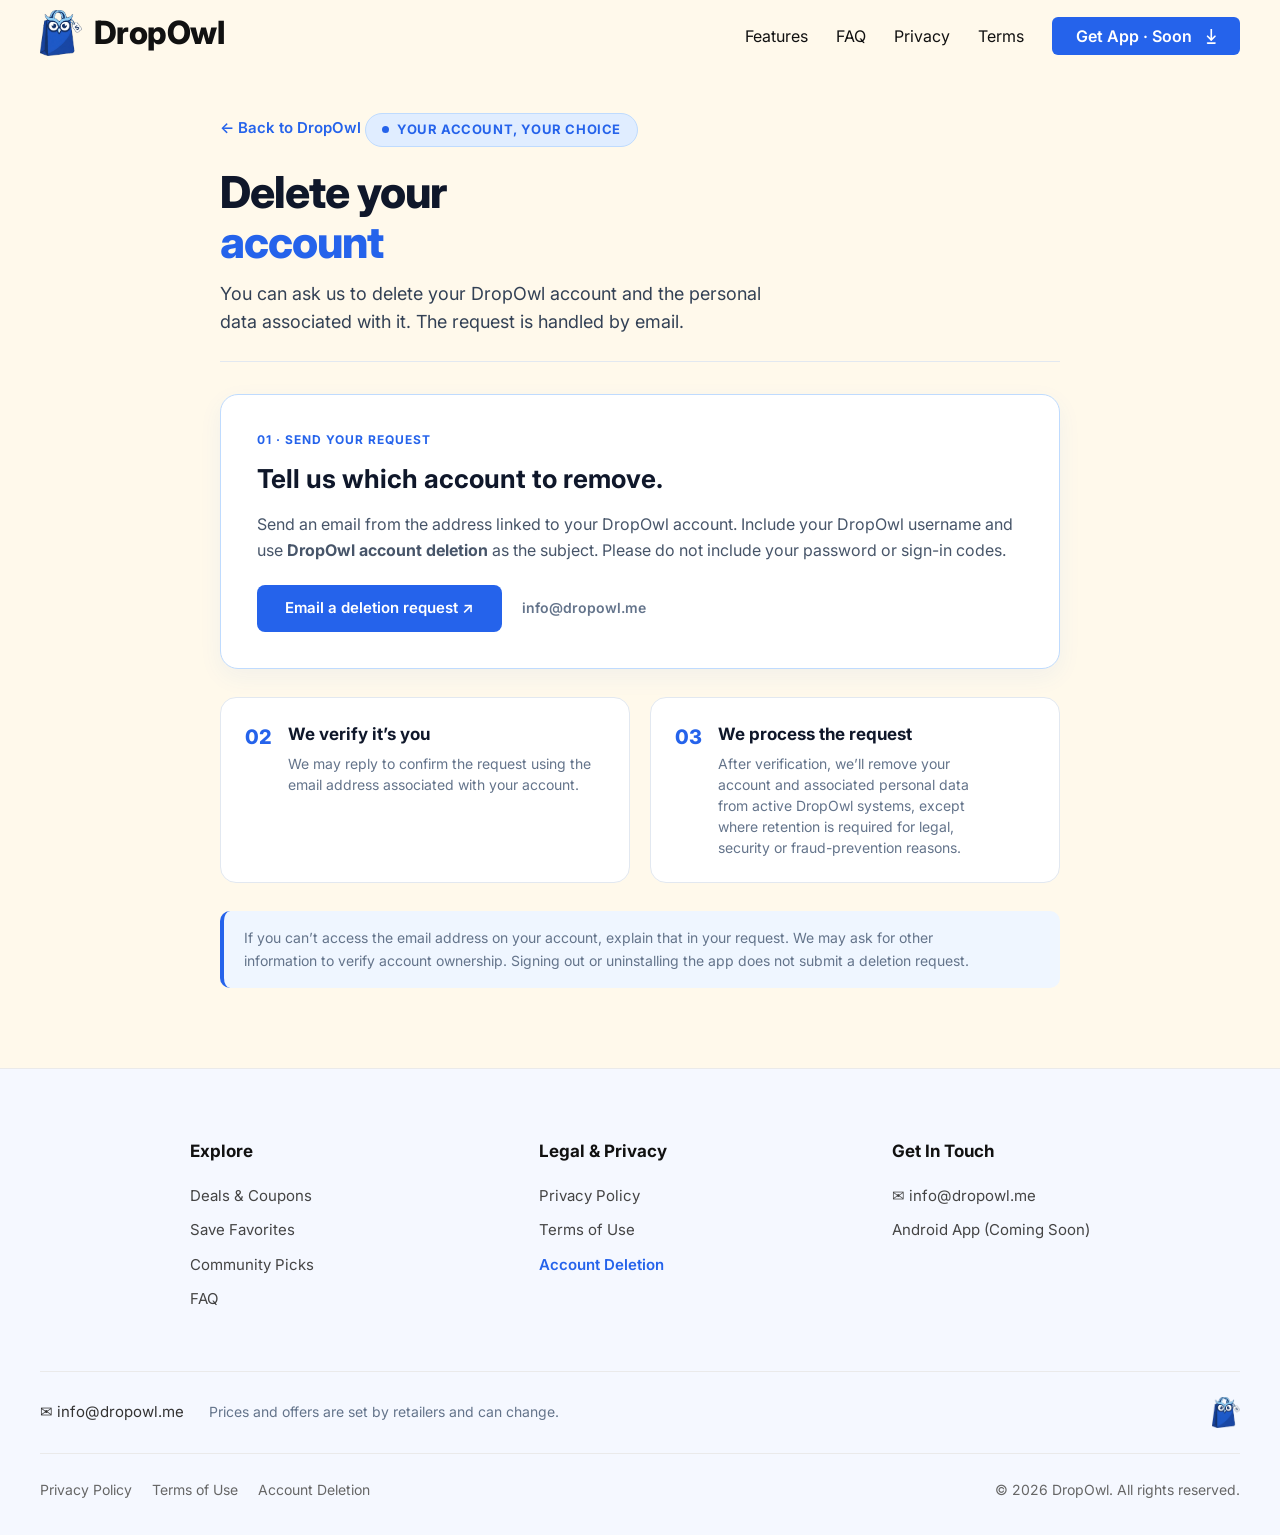
==== commit 97e7ec55: "Stabilize mobile scrolling" ====
--- a/delete-account.html
+++ b/delete-account.html
@@ -19,7 +19,7 @@
     <link href="https://fonts.googleapis.com/css2?family=Caveat:wght@600;700&family=Inter:wght@400;500;600;700;800;900&display=swap" rel="stylesheet">
     
     <!-- Stylesheet -->
-    <link rel="stylesheet" href="css/style.css">
+    <link rel="stylesheet" href="css/style.css?v=scroll-stability-20261013e">
 </head>
 <body class="zw-page-6946 i18n-en">
 
--- a/css/style.css
+++ b/css/style.css
@@ -87,7 +87,7 @@
 
 .zw-product-header {
     background: var(--bg-page);
-    transition: all 0.3s ease;
+    transition: background-color 0.3s ease;
 }
 
 .zw-product-header .content-wrap {
@@ -98,11 +98,12 @@
     padding: 10px 40px;
     max-width: 1600px;
     margin: 0 auto;
-    transition: border-bottom 0.25s ease;
+    border-bottom: 1px solid transparent;
+    transition: border-bottom-color 0.25s ease;
 }
 
 .zw-product-header .content-wrap.active {
-    border-bottom: 1px solid var(--border-color);
+    border-bottom-color: var(--border-color);
 }
 
 .brand-link {
@@ -1281,6 +1282,35 @@
 }
 
 @media only screen and (max-width: 991px) {
+    html,
+    body {
+        overscroll-behavior-y: none;
+    }
+    header {
+        position: fixed;
+        inset: 0 0 auto;
+        width: 100%;
+    }
+    body > header + main {
+        padding-top: 68px;
+    }
+    body > header + main.legal-main {
+        margin-top: 0;
+    }
+    html {
+        scroll-padding-top: 76px;
+    }
+    .zw-product-header .content-wrap {
+        min-height: 68px;
+        padding: 10px 20px;
+    }
+    .product-title {
+        min-width: 0;
+    }
+    .header-mobile-right {
+        flex: 0 0 auto;
+        align-items: center;
+    }
     .desktop-view { display: none !important; }
     .mobile-view { display: flex !important; }
     .zmenu-download-small {
@@ -1298,7 +1328,6 @@
     .zmenu-download-small:hover {
         background-color: #1d4ed8 !important;
     }
-    .mobile-menu-toggle { display: flex !important; }
     .zwc-banner-iwrap { flex-direction: column; text-align: center; }
     .zwc-banner-contentwrap {
         width: 100% !important;
@@ -1435,10 +1464,10 @@
     .sectionactive .zwc-oriya { top: 15% !important; left: 2% !important; }
     .sectionactive .zwc-tamil { left: 6% !important; top: 4% !important; }
     .sectionactive .zwc-english { right: 2% !important; top: 6% !important; }
-    .sectionactive .zwc-hindi { right: 26% !important; top: 0 !important; }
+    .sectionactive .zwc-hindi { right: 26% !important; top: -38px !important; }
     .sectionactive .zwc-arabic { left: 2% !important; bottom: 8% !important; top: unset !important; }
     .sectionactive .zwc-gujarati { left: 18% !important; bottom: 0 !important; }
-    .sectionactive .zwc-telugu { right: 6% !important; bottom: 0 !important; top: unset !important; }
+    .sectionactive .zwc-telugu { right: 3% !important; bottom: -38px !important; top: unset !important; }
     .sectionactive .zwc-malayalam { right: 2% !important; bottom: 14% !important; left: unset !important; }
     .zwc-business-section h2 { font-size: 32px !important; }
     .zwc-business-section p { font-size: 16px !important; }
